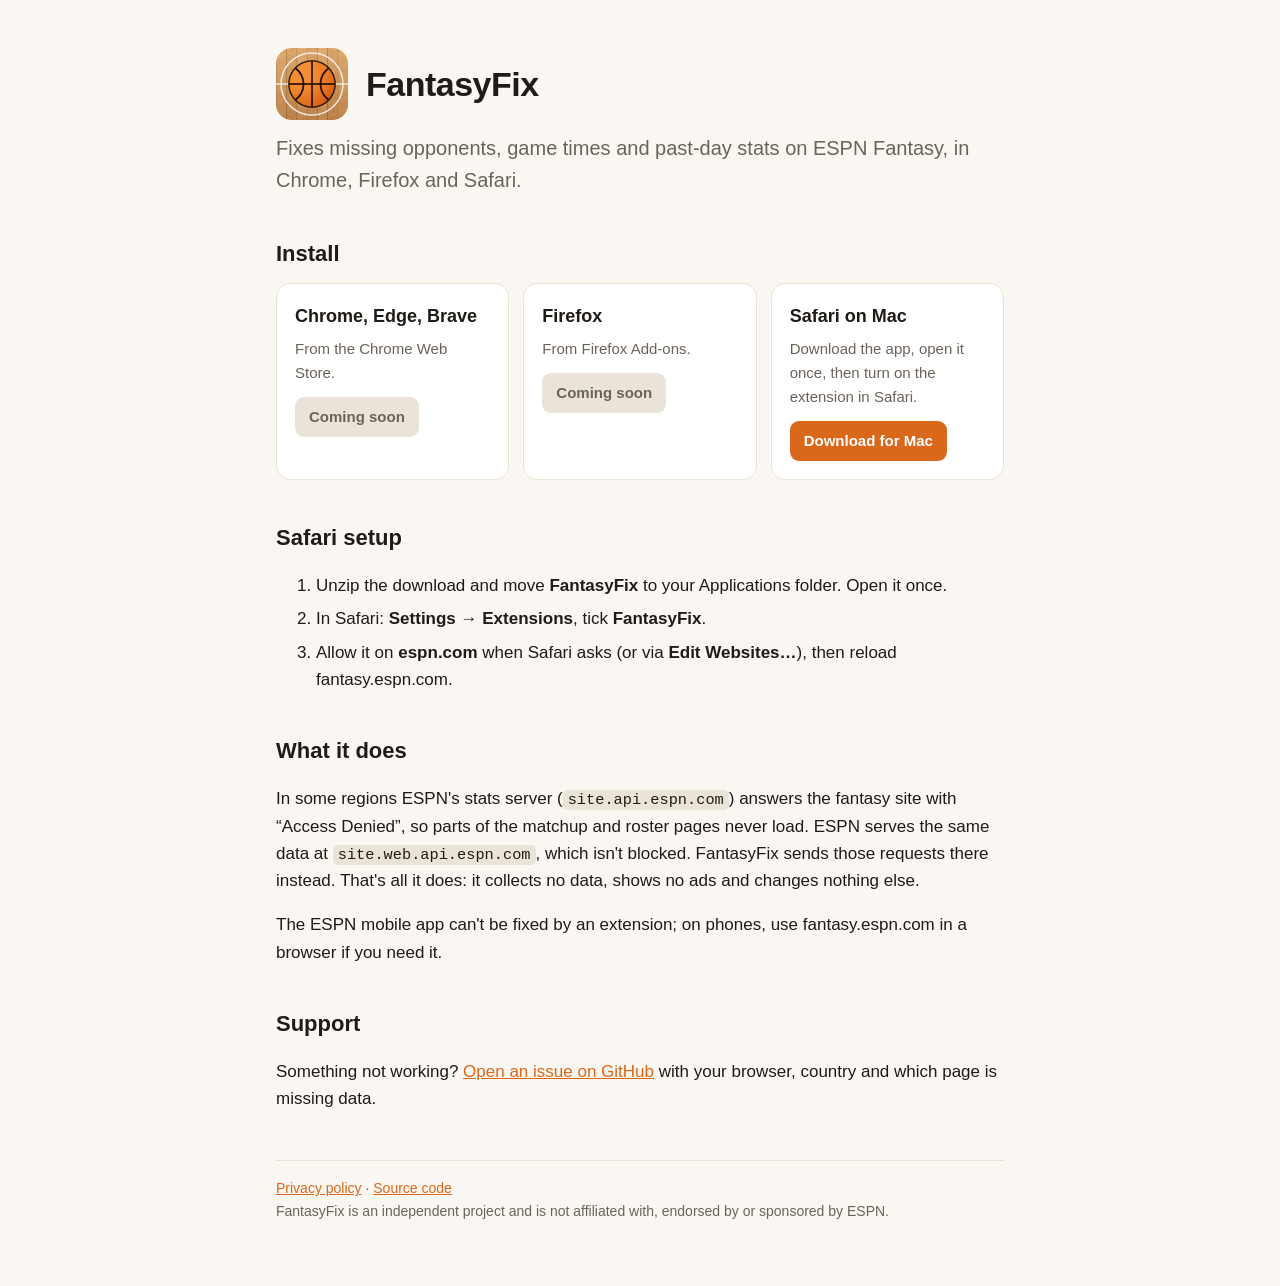
==== docs/index.html @ be8bf12c "Mac-only Safari app, notarized download, App Store listing and website - Regenerate the Safari proje" ====
<!doctype html>
<html lang="en"><head>
<meta charset="utf-8"><meta name="viewport" content="width=device-width, initial-scale=1">
<title>FantasyFix</title>
<meta name="description" content="Browser extension that fixes missing matchups, game status and stats on ESPN Fantasy.">
<link rel="icon" href="favicon.png"><link rel="stylesheet" href="style.css">
</head><body><main>
<header><img src="icon.png" alt=""><h1>FantasyFix</h1></header>
<p class="lead">Fixes missing opponents, game times and past-day stats on ESPN Fantasy, in Chrome, Firefox and Safari.</p>

<h2>Install</h2>
<div class="grid">
  <div class="card"><h3>Chrome, Edge, Brave</h3><p>From the Chrome Web Store.</p><a class="btn off" id="chrome" href="#">Coming soon</a></div>
  <div class="card"><h3>Firefox</h3><p>From Firefox Add-ons.</p><a class="btn off" id="firefox" href="#">Coming soon</a></div>
  <div class="card"><h3>Safari on Mac</h3><p>Download the app, open it once, then turn on the extension in Safari.</p><a class="btn" href="https://github.com/keremuslular/fantasyfix/releases/latest">Download for Mac</a></div>
</div>

<h2>Safari setup</h2>
<ol>
  <li>Unzip the download and move <b>FantasyFix</b> to your Applications folder. Open it once.</li>
  <li>In Safari: <b>Settings → Extensions</b>, tick <b>FantasyFix</b>.</li>
  <li>Allow it on <b>espn.com</b> when Safari asks (or via <b>Edit Websites…</b>), then reload fantasy.espn.com.</li>
</ol>

<h2>What it does</h2>
<p>In some regions ESPN's stats server (<code>site.api.espn.com</code>) answers the fantasy site with “Access Denied”, so parts of the matchup and roster pages never load. ESPN serves the same data at <code>site.web.api.espn.com</code>, which isn't blocked. FantasyFix sends those requests there instead. That's all it does: it collects no data, shows no ads and changes nothing else.</p>
<p>The ESPN mobile app can't be fixed by an extension; on phones, use fantasy.espn.com in a browser if you need it.</p>

<h2>Support</h2>
<p>Something not working? <a href="https://github.com/keremuslular/fantasyfix/issues">Open an issue on GitHub</a> with your browser, country and which page is missing data.</p>

<footer><a href="privacy.html">Privacy policy</a> · <a href="https://github.com/keremuslular/fantasyfix">Source code</a><br>FantasyFix is an independent project and is not affiliated with, endorsed by or sponsored by ESPN.</footer>
</main></body></html>
---- docs/style.css ----
:root{--bg:#faf7f2;--fg:#1f1b16;--muted:#6b6358;--card:#fff;--line:#eae3d8;--accent:#d9681a}
@media (prefers-color-scheme:dark){:root{--bg:#17140f;--fg:#f3eee6;--muted:#a59c8f;--card:#221e18;--line:#342d24;--accent:#ff9a3c}}
*{box-sizing:border-box}
body{margin:0;background:var(--bg);color:var(--fg);font:17px/1.6 -apple-system,BlinkMacSystemFont,"Segoe UI",Roboto,Helvetica,Arial,sans-serif}
main{max-width:760px;margin:0 auto;padding:48px 16px 64px}
header{display:flex;align-items:center;gap:18px;margin-bottom:12px}
header img{width:72px;height:72px}
h1{font-size:34px;margin:0;letter-spacing:-.5px}
h2{font-size:22px;margin:40px 0 12px}
.lead{font-size:20px;color:var(--muted);margin:8px 0 28px}
.grid{display:grid;grid-template-columns:repeat(auto-fit,minmax(220px,1fr));gap:14px}
.card{background:var(--card);border:1px solid var(--line);border-radius:14px;padding:18px}
.card h3{margin:0 0 6px;font-size:18px}
.card p{margin:0 0 12px;color:var(--muted);font-size:15px}
a{color:var(--accent)}
.btn{display:inline-block;background:var(--accent);color:#fff;text-decoration:none;padding:8px 14px;border-radius:9px;font-weight:600;font-size:15px}
.btn.off{background:var(--line);color:var(--muted);pointer-events:none}
ol li,ul li{margin-bottom:6px}
code{background:var(--line);padding:1px 5px;border-radius:5px;font-size:.9em}
footer{margin-top:48px;color:var(--muted);font-size:14px;border-top:1px solid var(--line);padding-top:16px}
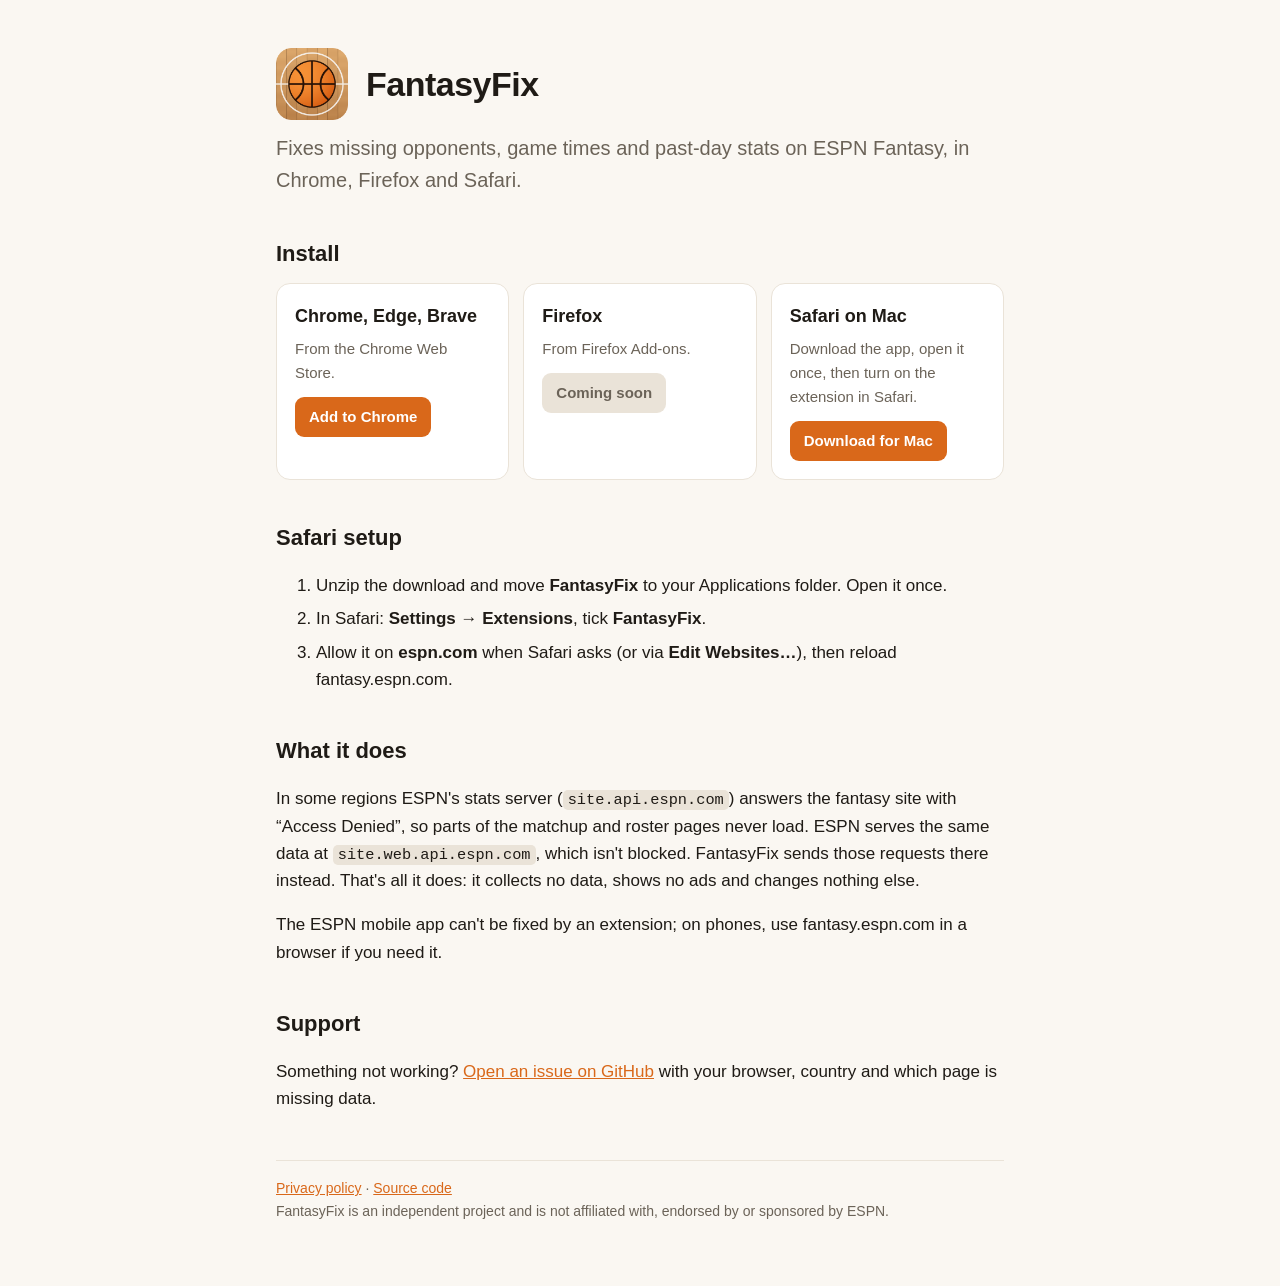
==== commit 07944269: "Site: link the live Chrome Web Store listing Co-Authored-By: Claude Opus 5.5 <noreply@anthropic.com>" ====
--- a/docs/index.html
+++ b/docs/index.html
@@ -10,7 +10,7 @@
 
 <h2>Install</h2>
 <div class="grid">
-  <div class="card"><h3>Chrome, Edge, Brave</h3><p>From the Chrome Web Store.</p><a class="btn off" id="chrome" href="#">Coming soon</a></div>
+  <div class="card"><h3>Chrome, Edge, Brave</h3><p>From the Chrome Web Store.</p><a class="btn" id="chrome" href="https://chromewebstore.google.com/detail/fantasyfix/pmdckmbgefgdcbbfpdbbklmmojadjchi">Add to Chrome</a></div>
   <div class="card"><h3>Firefox</h3><p>From Firefox Add-ons.</p><a class="btn off" id="firefox" href="#">Coming soon</a></div>
   <div class="card"><h3>Safari on Mac</h3><p>Download the app, open it once, then turn on the extension in Safari.</p><a class="btn" href="https://github.com/keremuslular/fantasyfix/releases/latest">Download for Mac</a></div>
 </div>
@@ -29,5 +29,5 @@
 <h2>Support</h2>
 <p>Something not working? <a href="https://github.com/keremuslular/fantasyfix/issues">Open an issue on GitHub</a> with your browser, country and which page is missing data.</p>
 
-<footer><a href="privacy.html">Privacy policy</a> · <a href="https://github.com/keremuslular/fantasyfix">Source code</a><br>FantasyFix is an independent project and is not affiliated with, endorsed by or sponsored by ESPN.</footer>
+<footer><a href="/privacy">Privacy policy</a> · <a href="https://github.com/keremuslular/fantasyfix">Source code</a><br>FantasyFix is an independent project and is not affiliated with, endorsed by or sponsored by ESPN.</footer>
 </main></body></html>
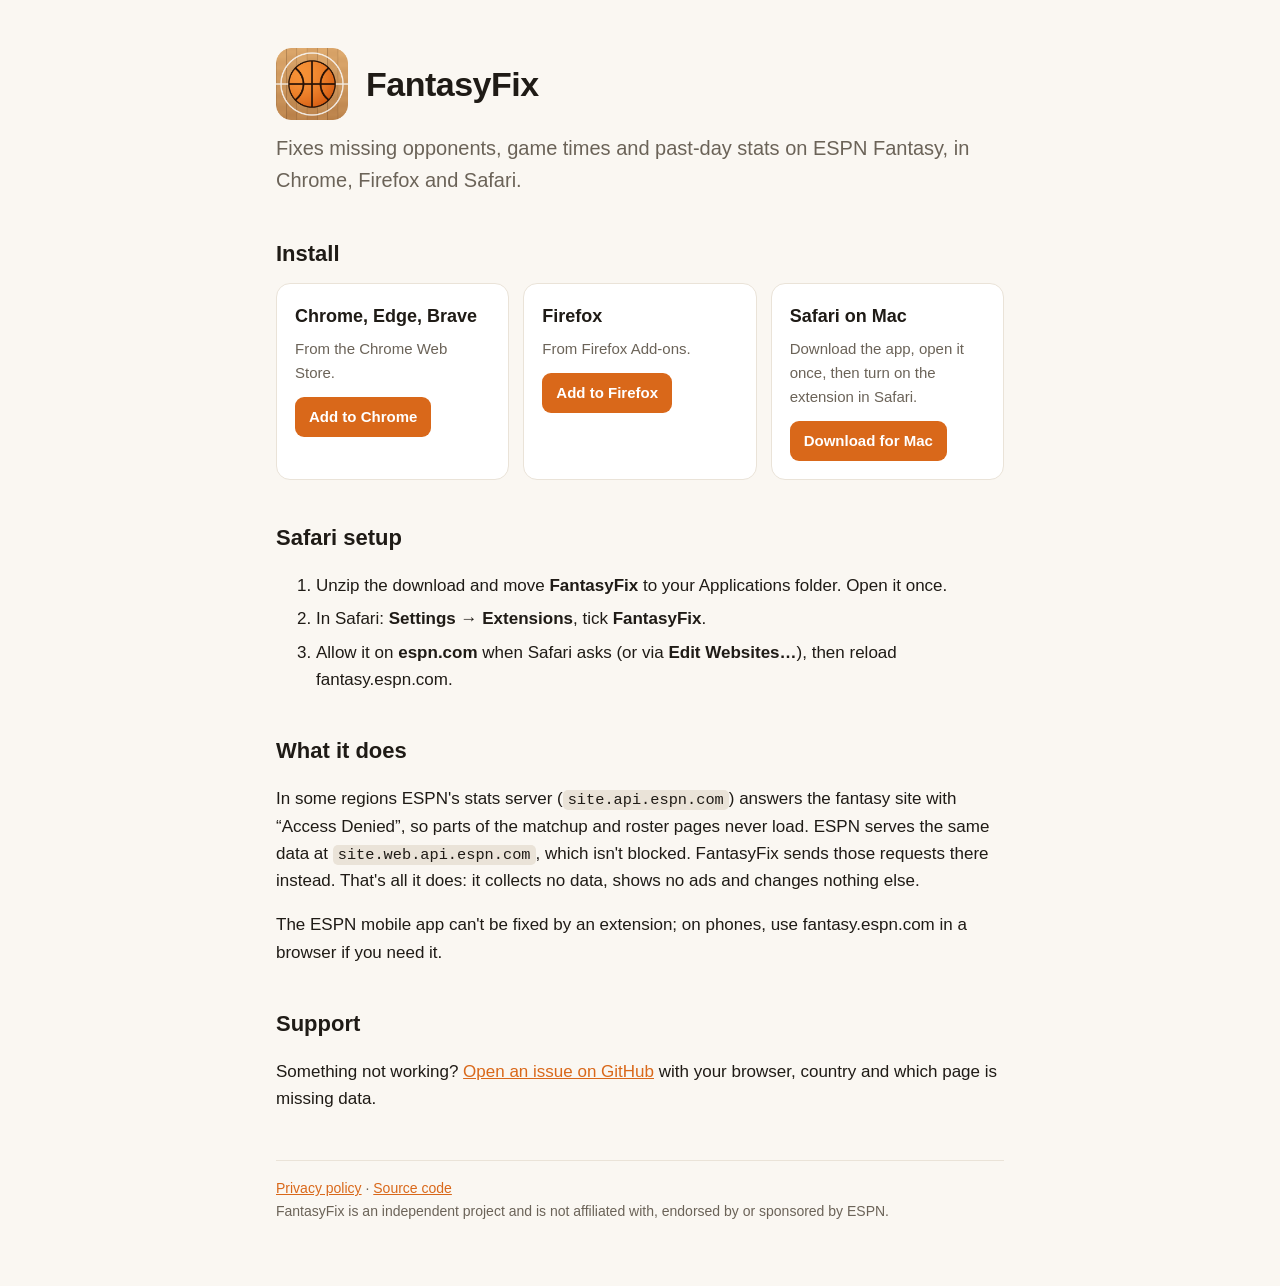
==== commit e5d15be3: "Site: link the live Firefox Add-ons listing Co-Authored-By: Claude Opus 5.5 <noreply@anthropic.com>" ====
--- a/docs/index.html
+++ b/docs/index.html
@@ -11,7 +11,7 @@
 <h2>Install</h2>
 <div class="grid">
   <div class="card"><h3>Chrome, Edge, Brave</h3><p>From the Chrome Web Store.</p><a class="btn" id="chrome" href="https://chromewebstore.google.com/detail/fantasyfix/pmdckmbgefgdcbbfpdbbklmmojadjchi">Add to Chrome</a></div>
-  <div class="card"><h3>Firefox</h3><p>From Firefox Add-ons.</p><a class="btn off" id="firefox" href="#">Coming soon</a></div>
+  <div class="card"><h3>Firefox</h3><p>From Firefox Add-ons.</p><a class="btn" id="firefox" href="https://addons.mozilla.org/firefox/addon/fantasyfix/">Add to Firefox</a></div>
   <div class="card"><h3>Safari on Mac</h3><p>Download the app, open it once, then turn on the extension in Safari.</p><a class="btn" href="https://github.com/keremuslular/fantasyfix/releases/latest">Download for Mac</a></div>
 </div>
 
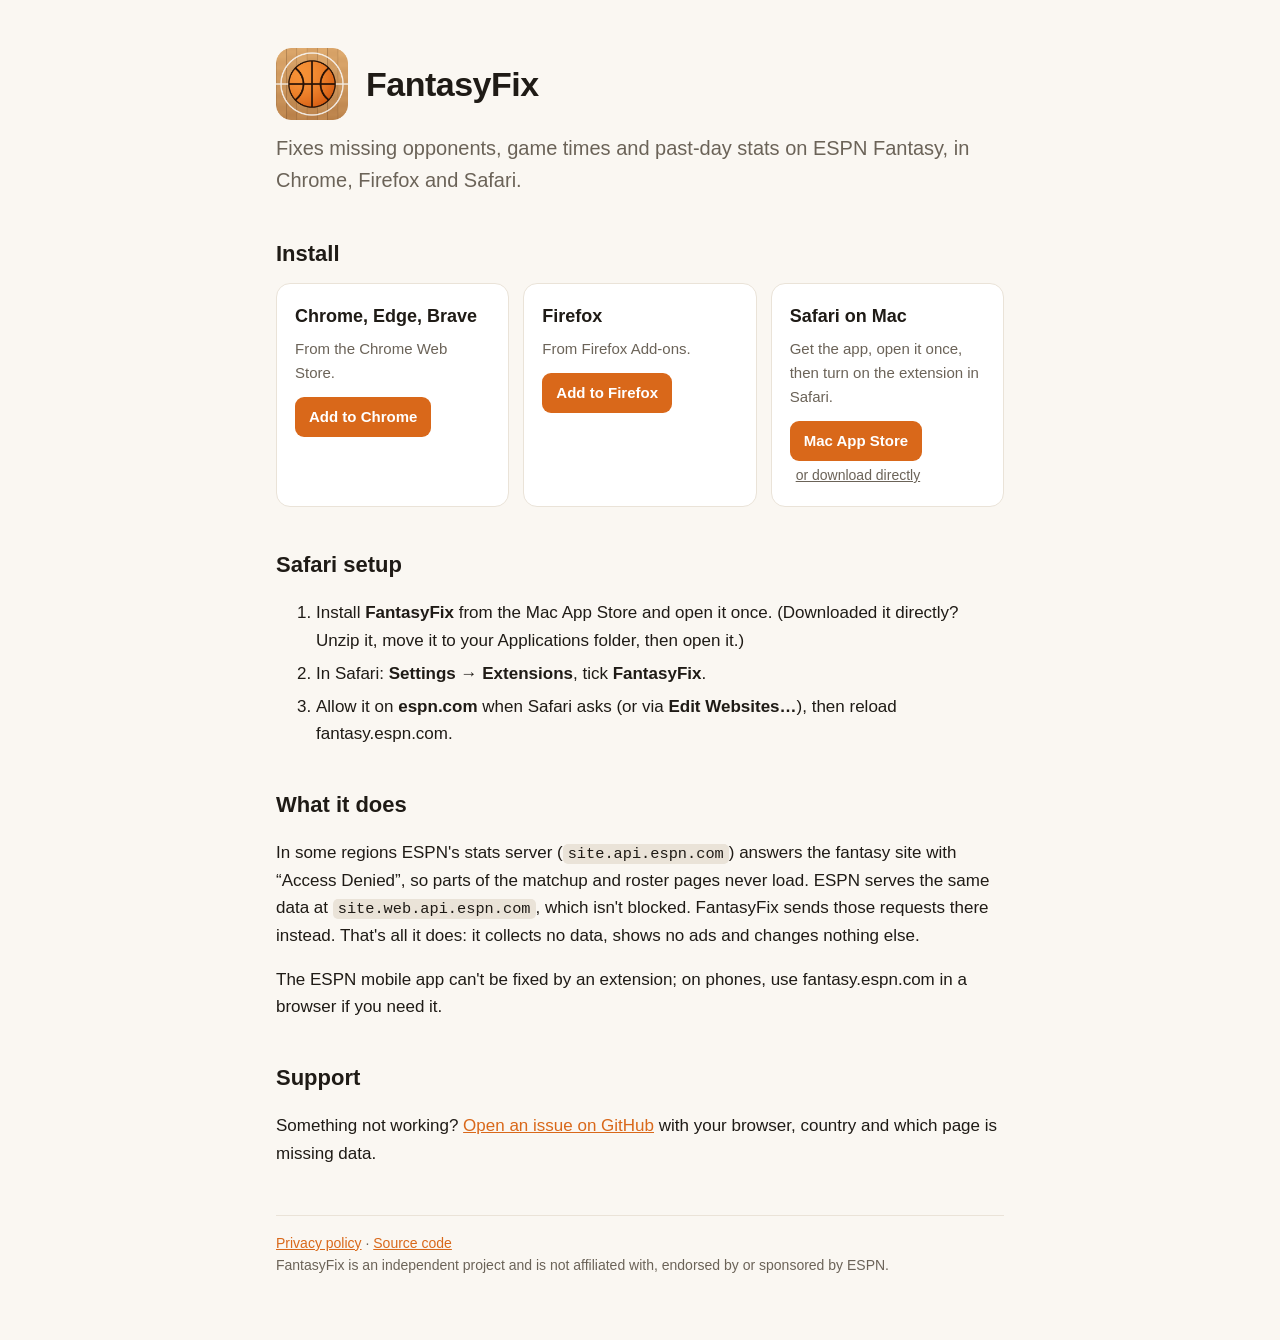
==== commit a73a5455: "Site: link the Mac App Store listing Co-Authored-By: Claude Opus 5.5 <noreply@anthropic.com>" ====
--- a/docs/index.html
+++ b/docs/index.html
@@ -12,12 +12,12 @@
 <div class="grid">
   <div class="card"><h3>Chrome, Edge, Brave</h3><p>From the Chrome Web Store.</p><a class="btn" id="chrome" href="https://chromewebstore.google.com/detail/fantasyfix/pmdckmbgefgdcbbfpdbbklmmojadjchi">Add to Chrome</a></div>
   <div class="card"><h3>Firefox</h3><p>From Firefox Add-ons.</p><a class="btn" id="firefox" href="https://addons.mozilla.org/firefox/addon/fantasyfix/">Add to Firefox</a></div>
-  <div class="card"><h3>Safari on Mac</h3><p>Download the app, open it once, then turn on the extension in Safari.</p><a class="btn" href="https://github.com/keremuslular/fantasyfix/releases/latest">Download for Mac</a></div>
+  <div class="card"><h3>Safari on Mac</h3><p>Get the app, open it once, then turn on the extension in Safari.</p><a class="btn" id="appstore" href="https://apps.apple.com/app/fantasyfix/id6831634841">Mac App Store</a> <a class="alt" href="https://github.com/keremuslular/fantasyfix/releases/latest">or download directly</a></div>
 </div>
 
 <h2>Safari setup</h2>
 <ol>
-  <li>Unzip the download and move <b>FantasyFix</b> to your Applications folder. Open it once.</li>
+  <li>Install <b>FantasyFix</b> from the Mac App Store and open it once. (Downloaded it directly? Unzip it, move it to your Applications folder, then open it.)</li>
   <li>In Safari: <b>Settings → Extensions</b>, tick <b>FantasyFix</b>.</li>
   <li>Allow it on <b>espn.com</b> when Safari asks (or via <b>Edit Websites…</b>), then reload fantasy.espn.com.</li>
 </ol>
--- a/docs/style.css
+++ b/docs/style.css
@@ -18,3 +18,4 @@
 ol li,ul li{margin-bottom:6px}
 code{background:var(--line);padding:1px 5px;border-radius:5px;font-size:.9em}
 footer{margin-top:48px;color:var(--muted);font-size:14px;border-top:1px solid var(--line);padding-top:16px}
+.alt{display:inline-block;margin-left:6px;font-size:14px;color:var(--muted)}
